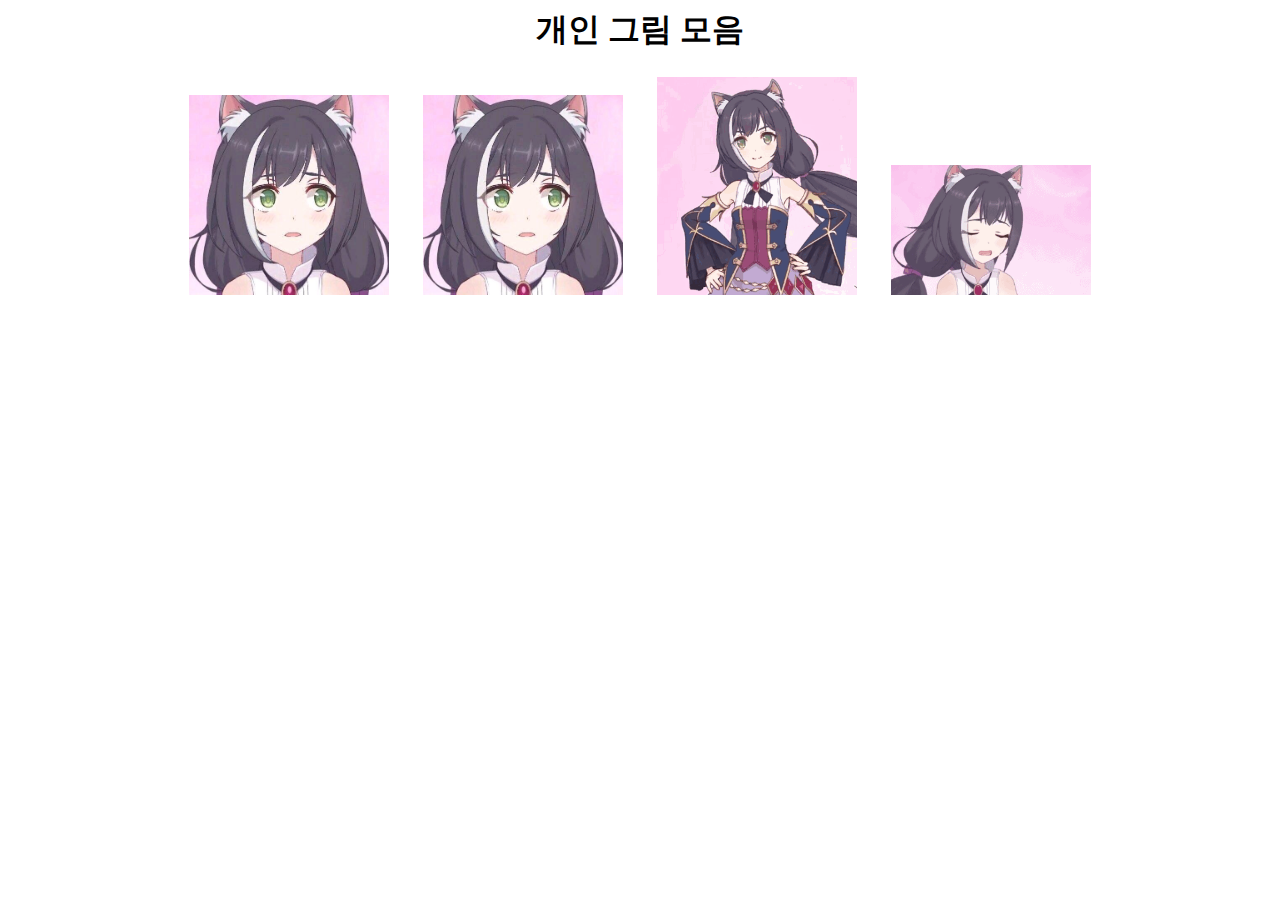
==== gurim.html @ f82fd1da "테스트" ====
<!DOCTYPE html>
<html>
  
    <head>
        <meta charset="utf-8">
        <title>개인 그림 사이트</title>
        <meta name="description" content="개인용 그림">
        <link href="css/main.css" rel="stylesheet" type="text/css">
        <link href="css/lightbox.min.css" rel="stylesheet" type="text/css">
        <script src="js/lightbox-plus-jquery.min.js"> </script>
        <style type="text/css">
              
           center{
                margin:0auto;
            }
        </style>
    </head>
    <body>
        
    
        <h1>개인 그림 모음</h1>
       
        
        
        <div class="gallery">
            <a href="images/small_2020032841724112.jpg" data-lightbox="mygallery" data-title="...?" ><img src="images/small_2020032841724112.jpg" alt="으아아"></a>
            <a href="images/곰닉.jpg" data-lightbox="mygallery" data-title="???????????" ><img src="images/small_2020032841724112.jpg" alt="으아아"></a>
            <a href="images/small_2020032841725530.gif" data-lightbox="mygallery" data-title="캬루 딸랑딸랑" ><img src="images/small_2020032841725530.gif" alt="으아아"></a>
            <a href="images/small_2020032841725583.gif" data-lightbox="mygallery" data-title="?"><img src="images/small_2020032841725583.gif" alt="으아아"></a>
        </div>
        
        
      
        
        </table>
        
        
        
    </body>
    
    
    
    
    
    
     <!-- – – · 　· · – 　– – 　– – · 　· · – 　– – 　· – – – 　– – · – 　– – · 　– 　　　· · – · 　– 　· – – – 　– · – 　– 　· – – 　· – 　· · – · 　· – · · 　– 　· · – · 　– · · · 　– · – – 　 -->
---- css/main.css ----
b, strong {
    font-weight: 600;
}

samp {
    display: none;
}

body { 
    text-align: center; 
} 

h1 { 
    font-family: Typo_CrayonM;
    width: 200px
    text-align: center;
    margin: 0 auto; 
}

h2 { 
    font-weight: 30;
    font-size: 5mm;
    width: 100px
    text-align: center;
    margin: 0 auto; 
}

p { text-align: center; width: 500px; margin: 0 auto; }



@keyframes colorize {
    0% {
        -webkit-filter: grayscale(100%);
        filter: grayscale(100%);
    }
    100% {
        -webkit-filter: grayscale(0%);
        filter: grayscale(0%);
    }
}

.gallery{
    margin: 10px 50px;

}

.gallery img{
    transition: 1s;
    padding: 15px;
    width: 200px ;
}

.gallery img:hover {
    filter:grayscale(100%);
    transform: scale (3.1);
}
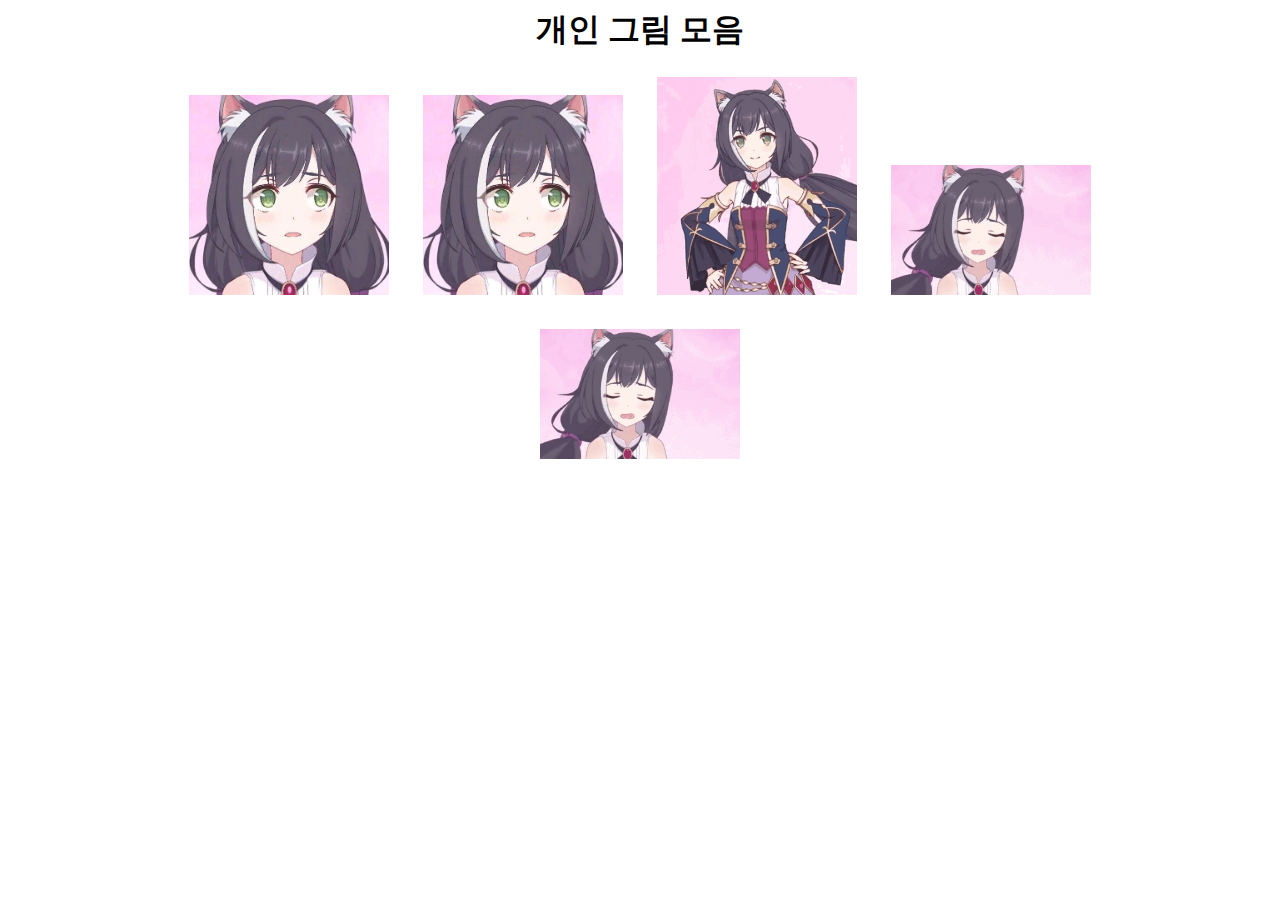
==== commit 61930001: "Update gurim.html" ====
--- a/gurim.html
+++ b/gurim.html
@@ -27,6 +27,7 @@
             <a href="images/곰닉.jpg" data-lightbox="mygallery" data-title="???????????" ><img src="images/small_2020032841724112.jpg" alt="으아아"></a>
             <a href="images/small_2020032841725530.gif" data-lightbox="mygallery" data-title="캬루 딸랑딸랑" ><img src="images/small_2020032841725530.gif" alt="으아아"></a>
             <a href="images/small_2020032841725583.gif" data-lightbox="mygallery" data-title="?"><img src="images/small_2020032841725583.gif" alt="으아아"></a>
+            <a href="images/툭.gif" data-lightbox="mygallery" data-title="?"><img src="images/small_2020032841725583.gif" alt="으아아"></a>
         </div>
         
         
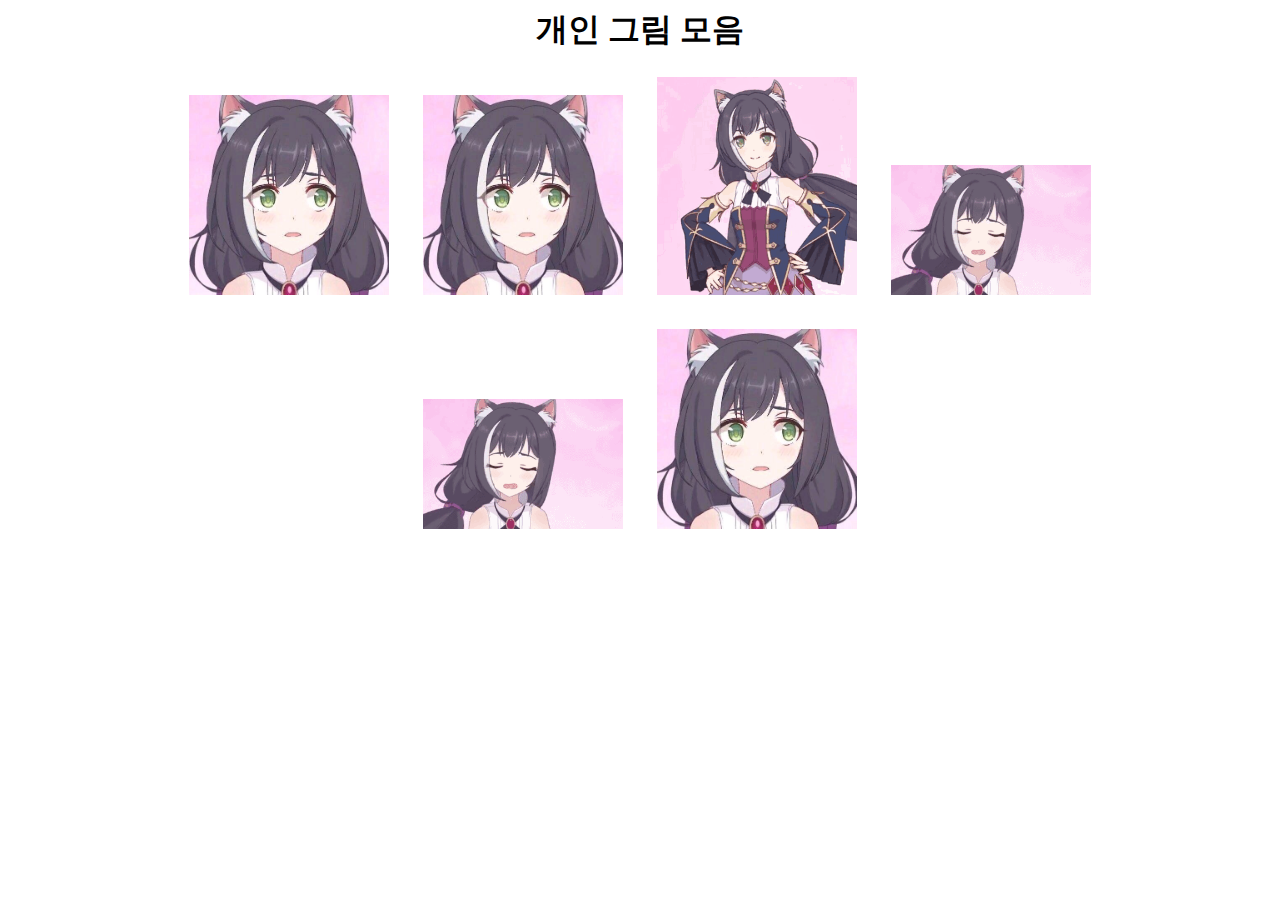
==== commit 171fb8b2: "Update gurim.html" ====
--- a/gurim.html
+++ b/gurim.html
@@ -28,6 +28,7 @@
             <a href="images/small_2020032841725530.gif" data-lightbox="mygallery" data-title="캬루 딸랑딸랑" ><img src="images/small_2020032841725530.gif" alt="으아아"></a>
             <a href="images/small_2020032841725583.gif" data-lightbox="mygallery" data-title="?"><img src="images/small_2020032841725583.gif" alt="으아아"></a>
             <a href="images/툭.gif" data-lightbox="mygallery" data-title="?"><img src="images/small_2020032841725583.gif" alt="으아아"></a>
+            <a href="images/ah.jpg" data-lightbox="mygallery" data-title="...?" ><img src="images/small_2020032841724112.jpg" alt="으아아"></a>
         </div>
         
         
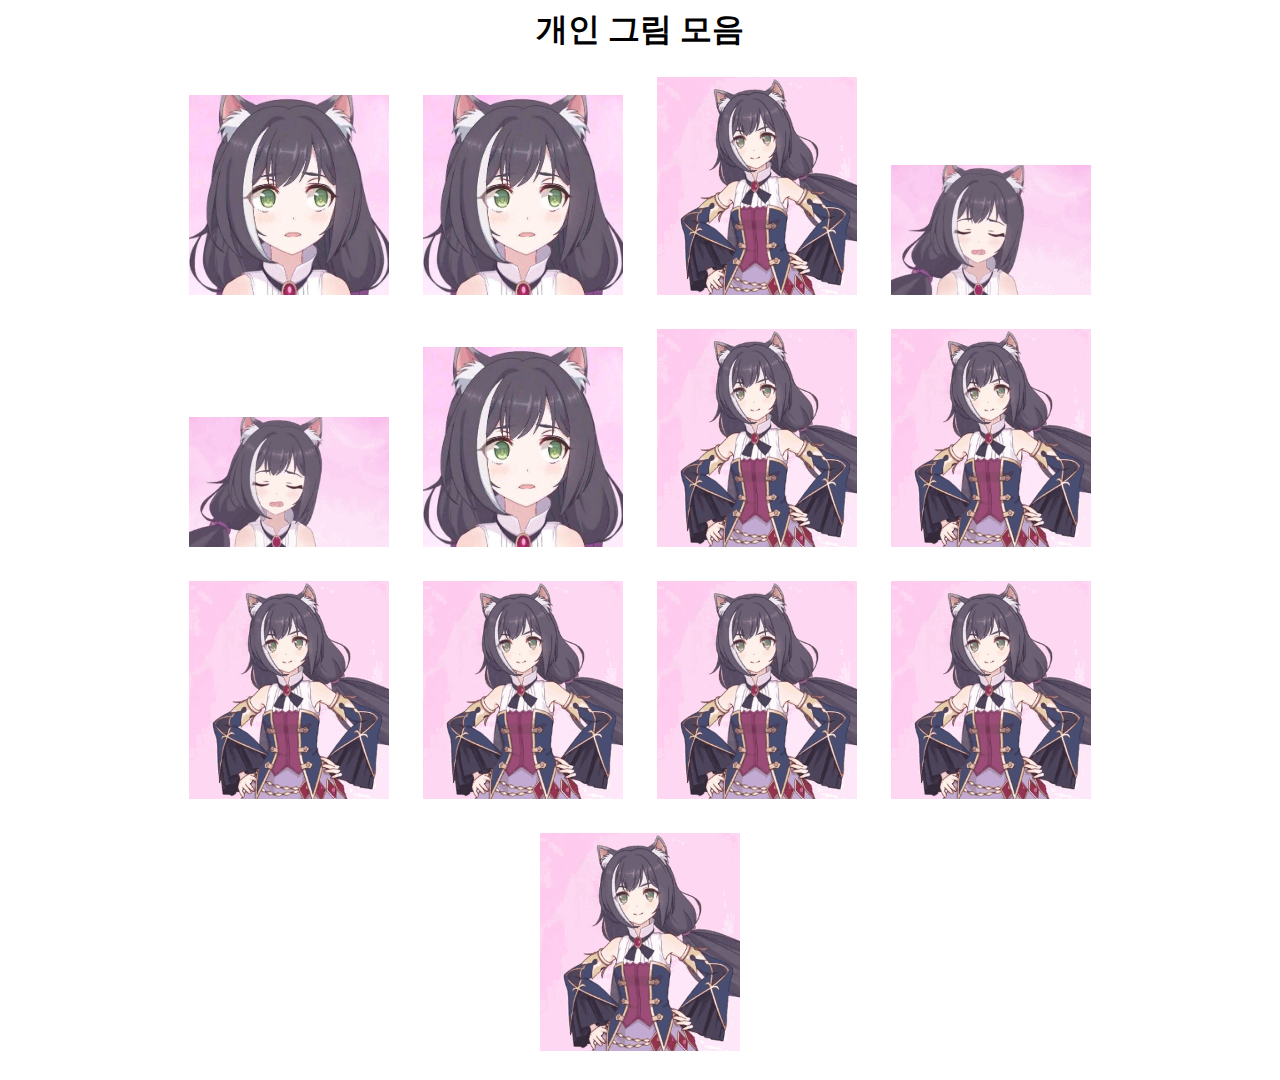
==== commit 9b54b637: "Update gurim.html" ====
--- a/gurim.html
+++ b/gurim.html
@@ -29,6 +29,21 @@
             <a href="images/small_2020032841725583.gif" data-lightbox="mygallery" data-title="?"><img src="images/small_2020032841725583.gif" alt="으아아"></a>
             <a href="images/툭.gif" data-lightbox="mygallery" data-title="?"><img src="images/small_2020032841725583.gif" alt="으아아"></a>
             <a href="images/ah.jpg" data-lightbox="mygallery" data-title="...?" ><img src="images/small_2020032841724112.jpg" alt="으아아"></a>
+             <a href="images/small_2020032841725530.gif" data-lightbox="mygallery" data-title="캬루 딸랑딸랑" ><img src="images/small_2020032841725530.gif" alt="으아아"></a>
+            
+             <a href="images/small_2020032841725530.gif" data-lightbox="mygallery" data-title="캬루 딸랑딸랑" ><img src="images/small_2020032841725530.gif" alt="으아아"></a>
+            
+             <a href="images/small_2020032841725530.gif" data-lightbox="mygallery" data-title="캬루 딸랑딸랑" ><img src="images/small_2020032841725530.gif" alt="으아아"></a>
+            
+             <a href="images/small_2020032841725530.gif" data-lightbox="mygallery" data-title="캬루 딸랑딸랑" ><img src="images/small_2020032841725530.gif" alt="으아아"></a>
+            
+             <a href="images/small_2020032841725530.gif" data-lightbox="mygallery" data-title="캬루 딸랑딸랑" ><img src="images/small_2020032841725530.gif" alt="으아아"></a>
+            
+             <a href="images/small_2020032841725530.gif" data-lightbox="mygallery" data-title="캬루 딸랑딸랑" ><img src="images/small_2020032841725530.gif" alt="으아아"></a>
+            
+             <a href="images/small_2020032841725530.gif" data-lightbox="mygallery" data-title="캬루 딸랑딸랑" ><img src="images/small_2020032841725530.gif" alt="으아아"></a>
+            
+            
         </div>
         
         
